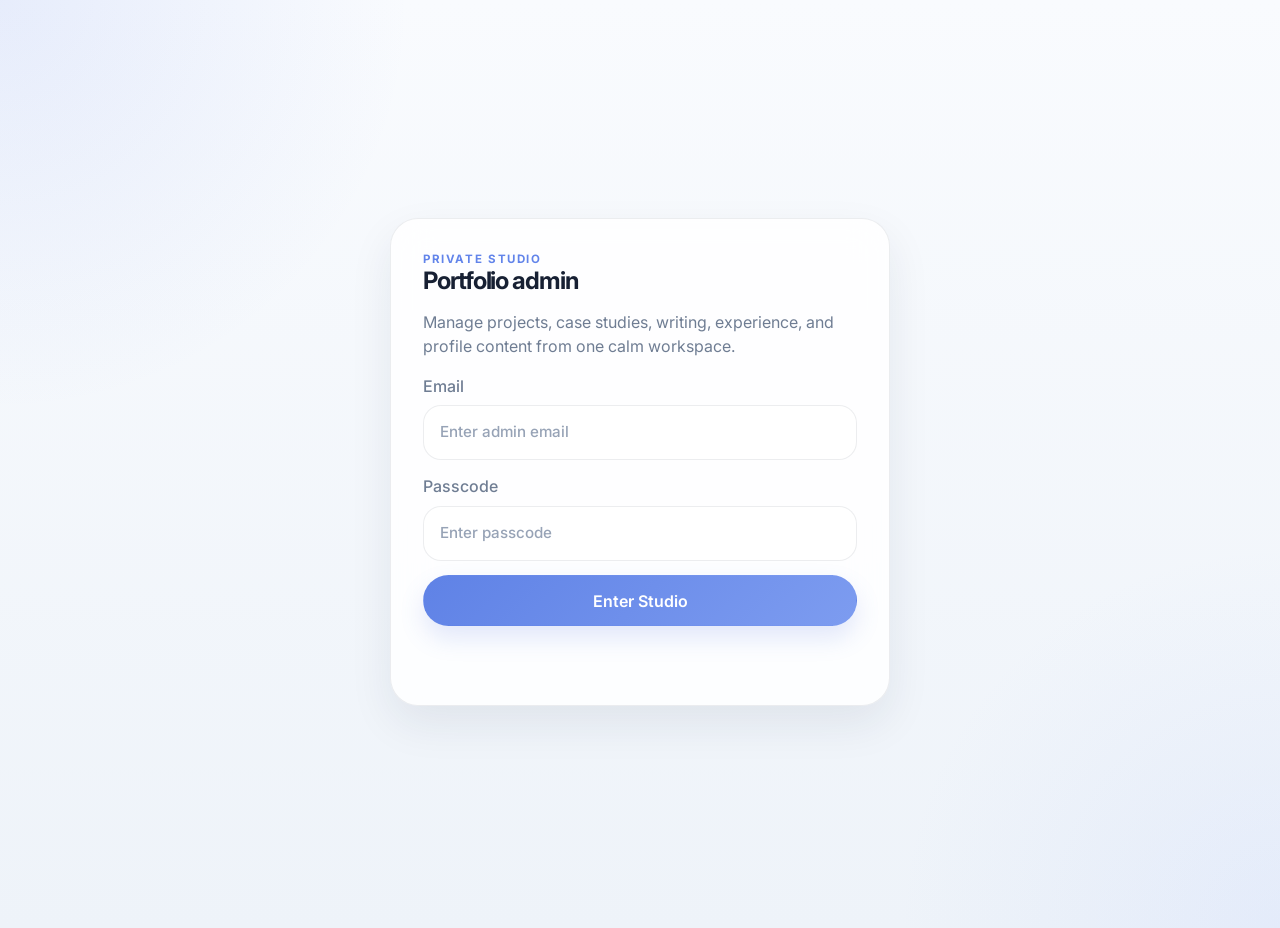
==== studio/index.html @ abd2e1da "Initial commit for portfolio" ====
<!DOCTYPE html>
<html lang="en">
  <head>
    <meta charset="UTF-8" />
    <meta name="viewport" content="width=device-width, initial-scale=1.0" />
    <title>Studio | Chaithra Poojary</title>
    <link rel="preconnect" href="https://fonts.googleapis.com" />
    <link rel="preconnect" href="https://fonts.gstatic.com" crossorigin />
    <link
      href="https://fonts.googleapis.com/css2?family=Inter:wght@400;500;600;700;800&display=swap"
      rel="stylesheet"
    />
    <link
      href="https://fonts.googleapis.com/css2?family=Allura&display=swap"
      rel="stylesheet"
    />
    <link id="dynamic-favicon" rel="icon" href="" />
    <link rel="stylesheet" href="./admin.css" />
  </head>
  <body class="admin-body">
    <main class="studio-shell">
      <section class="login-view" id="login-view">
        <div class="login-card admin-card">
          <p class="admin-kicker">Private Studio</p>
          <h1>Portfolio admin</h1>
          <p class="admin-muted">
            Manage projects, case studies, writing, experience, and profile content from one calm workspace.
          </p>
          <form id="login-form" class="admin-form-stack">
            <label>
              Email
              <input
                type="email"
                id="admin-email"
                placeholder="Enter admin email"
                required
              />
            </label>
            <label>
              Passcode
              <input type="password" id="admin-passcode" placeholder="Enter passcode" required />
            </label>
            <button class="admin-button admin-button-primary" type="submit">Enter Studio</button>
            <p class="admin-status" id="login-status" aria-live="polite"></p>
          </form>
        </div>
      </section>

      <section class="dashboard-view is-hidden" id="dashboard-view">
        <aside class="studio-sidebar admin-card">
          <div class="studio-brand">
            <a class="brand studio-brand-link" href="/" aria-label="Chaithra Poojary portfolio">
              <span class="brand-mark" aria-hidden="true">
                <svg class="brand-mark-svg" viewBox="0 0 64 64" role="img" aria-hidden="true">
                  <defs>
                    <linearGradient id="brand-accent-admin" x1="10%" y1="10%" x2="90%" y2="90%">
                      <stop offset="0%" stop-color="#7A5CFF"></stop>
                      <stop offset="100%" stop-color="#5A8BFF"></stop>
                    </linearGradient>
                  </defs>
                  <path class="brand-grid" d="M12 12H52M12 24H52M12 36H52M12 48H52M12 12V52M24 12V52M36 12V52M48 12V52"></path>
                  <rect class="brand-frame" x="18" y="16" width="24" height="30" rx="4"></rect>
                  <path class="brand-frame" d="M22 22H38"></path>
                  <path class="brand-frame" d="M22 28H33"></path>
                  <path class="brand-accent" d="M39 34L47 26"></path>
                  <path class="brand-accent" d="M41 24H49V32"></path>
                  <circle class="brand-accent-dot" cx="24" cy="38" r="2.5"></circle>
                </svg>
              </span>
              <span class="brand-lockup">
                <span class="brand-signature">Chaithra Poojary</span>
                <span class="brand-caption">Product Designer</span>
              </span>
            </a>
          </div>
          <nav class="studio-nav" aria-label="Studio sections">
            <button class="studio-nav-item is-active" type="button" data-section-target="overview">
              Overview
            </button>
            <button class="studio-nav-item" type="button" data-section-target="projects">
              Projects
            </button>
            <button class="studio-nav-item" type="button" data-section-target="blogs">
              Blogs
            </button>
            <button class="studio-nav-item" type="button" data-section-target="experience">
              Experience
            </button>
            <button class="studio-nav-item" type="button" data-section-target="profile">
              Profile
            </button>
          </nav>
        </aside>

        <div class="studio-main">
          <header class="studio-header admin-card">
            <div class="studio-header-copy">
              <p class="admin-kicker">Case Study Studio</p>
              <h1>Chaithra Poojary</h1>
              <p class="admin-muted">Create structured UX stories, publish writing, and keep your portfolio current.</p>
            </div>
            <div class="studio-header-actions">
              <span class="admin-avatar">CP</span>
              <button class="admin-button" id="logout-button" type="button">Logout</button>
            </div>
          </header>

          <section class="studio-section" data-section="overview">
            <div class="admin-grid admin-grid-stats" id="overview-stats"></div>
            <div class="admin-card">
              <h2>Recent focus</h2>
              <p class="admin-muted">
                Featured projects, highlighted posts, and the current profile summary are surfaced here.
              </p>
              <div class="overview-feature-list" id="overview-feature-list"></div>
            </div>
          </section>

          <section class="studio-section is-hidden" data-section="projects">
            <div class="admin-card section-card">
              <div class="section-topline section-topline-spacious">
                <div>
                  <p class="admin-kicker">Project Library</p>
                  <h2>Projects Manager</h2>
                  <p class="admin-muted">
                    Review published case studies and open a separate workspace when you want to build or edit one.
                  </p>
                </div>
                <button class="admin-button admin-button-primary" type="button" id="new-project-button">New project</button>
              </div>
              <div class="manager-list project-manager-grid" id="project-list"></div>
              <div class="admin-subsection">
                <div class="section-topline">
                  <div>
                    <p class="admin-kicker">Project Media</p>
                    <h3>Project Card Images</h3>
                  </div>
                </div>
                <div class="dashboard-media-list" id="project-media-list"></div>
                <div class="form-actions">
                  <button class="admin-button admin-button-primary" type="button" id="save-project-media-button">Save project images</button>
                  <p class="admin-status" id="project-media-status"></p>
                </div>
              </div>
            </div>
          </section>

          <section class="studio-section is-hidden" data-section="project-editor">
            <div class="admin-card project-editor-shell">
              <div class="project-editor-toolbar">
                <button class="admin-button" type="button" id="project-back-button">Back to projects</button>
                <p class="admin-muted">This builder opens in its own workspace to keep the flow lighter and easier to scan.</p>
              </div>

              <div class="project-editor-hero">
                <div>
                  <p class="admin-kicker">Case Study Builder</p>
                  <h2 id="project-editor-title">Start a new case study</h2>
                  <p class="admin-muted">
                    Move step by step, skip what you do not need yet, and come back later with your draft saved.
                  </p>
                </div>
                <div class="project-editor-actions">
                  <button class="admin-button" type="button" id="project-reset-button">Reset</button>
                  <button class="admin-button admin-button-primary" type="button" id="project-save-button">Publish project</button>
                </div>
              </div>

              <section class="project-template-stage" id="project-template-stage">
                <div class="project-template-header">
                  <div>
                    <p class="admin-kicker">Step 1</p>
                    <h3>Select a template</h3>
                  </div>
                  <p class="admin-muted">
                    Choose a structure first, then the studio will adapt the case study flow and empathy-map styling.
                  </p>
                </div>
                <div class="template-grid" id="template-grid"></div>
              </section>

              <section class="project-wizard is-hidden" id="project-wizard">
                <div class="wizard-head">
                  <div class="wizard-progress-meta">
                    <p class="admin-kicker" id="wizard-step-label">Step 1 of 12</p>
                    <h3 id="wizard-step-title">Project Overview</h3>
                  </div>
                  <div class="wizard-progress-track">
                    <span id="wizard-progress-fill"></span>
                  </div>
                </div>

                <div class="wizard-steps" id="wizard-step-tabs"></div>
                <div class="wizard-body" id="wizard-step-content"></div>

                <div class="wizard-actions">
                  <button class="admin-button" type="button" id="wizard-prev-button">Previous</button>
                  <div class="wizard-actions-right">
                    <button class="admin-button" type="button" id="wizard-skip-button">Skip step</button>
                    <button class="admin-button" type="button" id="wizard-save-draft-button">Save draft</button>
                    <button class="admin-button admin-button-primary" type="button" id="wizard-next-button">Next</button>
                  </div>
                </div>
                <div class="form-actions project-editor-footer">
                  <button class="admin-button" type="button" id="delete-project-button">Delete</button>
                  <p class="admin-status" id="project-status"></p>
                </div>
              </section>
            </div>
          </section>

          <section class="studio-section is-hidden" data-section="blogs">
            <div class="admin-card section-card">
              <div class="section-topline section-topline-spacious">
                <div>
                  <p class="admin-kicker">Writing Library</p>
                  <h2>Blog Manager</h2>
                  <p class="admin-muted">
                    Manage blog posts here, then open a separate writing workspace to create or edit the full article.
                  </p>
                </div>
                <button class="admin-button admin-button-primary" type="button" id="new-blog-button">New blog</button>
              </div>
              <div class="manager-list" id="blog-list-admin"></div>
              <div class="admin-subsection">
                <div class="section-topline">
                  <div>
                    <p class="admin-kicker">Blog Media</p>
                    <h3>Blog Cover Images</h3>
                  </div>
                </div>
                <div class="dashboard-media-list" id="blog-media-list"></div>
                <div class="form-actions">
                  <button class="admin-button admin-button-primary" type="button" id="save-blog-media-button">Save blog images</button>
                  <p class="admin-status" id="blog-media-status"></p>
                </div>
              </div>
            </div>
          </section>

          <section class="studio-section is-hidden" data-section="blog-editor">
            <form class="admin-card admin-form-stack blog-editor blog-editor-shell" id="blog-form">
              <div class="project-editor-toolbar">
                <button class="admin-button" type="button" id="blog-back-button">Back to blogs</button>
                <p class="admin-muted">Write in a focused workspace, while cover images stay managed from the blog media section.</p>
              </div>

              <div class="project-editor-hero">
                <div>
                  <p class="admin-kicker">Reading Layout</p>
                  <h2 id="blog-editor-title">Blog Editor</h2>
                  <p class="admin-muted">
                    Draft long-form content, keep the structure clear, and publish when the reading flow feels right.
                  </p>
                </div>
              </div>
              <input type="hidden" id="blog-id" />
              <label>Title <input type="text" id="blog-title" required /></label>
              <label>Preview <input type="text" id="blog-preview" required /></label>
              <label>Summary <textarea id="blog-summary" rows="4"></textarea></label>
              <div class="field-grid">
                <label>Date <input type="date" id="blog-date" required /></label>
                <label>Tags <input type="text" id="blog-tags" placeholder="AI, Systems" /></label>
              </div>
              <label class="inline-toggle">
                <input type="checkbox" id="blog-featured" />
                Featured post
              </label>
              <div class="editor-group">
                <span>Content</span>
                <div class="editor-toolbar">
                  <button class="admin-button" type="button" data-command="bold" data-editor-target="blog-content">Bold</button>
                  <button class="admin-button" type="button" data-command="italic" data-editor-target="blog-content">Italic</button>
                  <button class="admin-button" type="button" data-command="insertUnorderedList" data-editor-target="blog-content">List</button>
                  <button class="admin-button" type="button" id="insert-blog-image-button">Inline image</button>
                </div>
                <input class="is-hidden" type="file" id="blog-inline-image-input" accept="image/*" />
                <div class="rich-editor rich-editor-lg" data-editor="blog-content" contenteditable="true"></div>
              </div>
              <div class="form-actions">
                <button class="admin-button admin-button-primary" type="submit">Save blog</button>
                <button class="admin-button" type="button" id="delete-blog-button">Delete</button>
              </div>
              <p class="admin-status" id="blog-status"></p>
            </form>
          </section>

          <section class="studio-section is-hidden" data-section="experience">
            <div class="split-layout single-column">
              <div class="admin-card">
                <div class="section-topline">
                  <h2>Experience Editor</h2>
                  <button class="admin-button" type="button" id="new-experience-button">Add role</button>
                </div>
                <div class="experience-admin-list" id="experience-admin-list"></div>
              </div>
            </div>
          </section>

          <section class="studio-section is-hidden" data-section="profile">
            <form class="profile-layout" id="profile-form">
              <div class="admin-card admin-form-stack">
                <p class="admin-kicker">Identity</p>
                <h2>Profile & About</h2>
                <label>Name <input type="text" id="profile-name" required /></label>
                <label>First name <input type="text" id="profile-first-name" required /></label>
                <label>Role <input type="text" id="profile-role" required /></label>
                <label>Tagline <input type="text" id="profile-tagline" required /></label>
                <label>About <textarea id="profile-about" rows="5"></textarea></label>
                <label>Contact copy <textarea id="profile-contact-copy" rows="4"></textarea></label>
                <label>Profile image <input type="file" id="profile-image-input" accept="image/*" /></label>
                <button class="admin-button" type="button" id="remove-profile-image-button">Remove profile image</button>
              </div>

              <div class="admin-card admin-form-stack">
                <p class="admin-kicker">Brand Text</p>
                <h2>Logo Text</h2>
                <label>Signature text <input type="text" id="brand-display-name" /></label>
                <label>Caption text <input type="text" id="brand-caption-text" /></label>
                <p class="admin-muted">
                  Use this area only for the logo lockup text. It stays separate from the profile fields above.
                </p>
              </div>

              <div class="admin-card admin-form-stack">
                <p class="admin-kicker">Brand Icon</p>
                <h2>Logo Accent</h2>
                <div class="brand-icon-preview" id="brand-icon-preview" aria-hidden="true"></div>
                <label>Custom logo icon <input type="file" id="brand-icon-image" accept="image/*" /></label>
                <div class="field-grid">
                  <label>Accent start <input type="color" id="brand-accent-start" /></label>
                  <label>Accent end <input type="color" id="brand-accent-end" /></label>
                </div>
                <label>Accent dot <input type="color" id="brand-accent-dot" /></label>
                <p class="admin-muted">
                  Adjust the icon accent independently from the logo text so the identity system stays flexible.
                </p>
              </div>

              <div class="admin-card admin-form-stack">
                <p class="admin-kicker">Favicon</p>
                <h2>Browser Icon</h2>
                <div class="brand-icon-preview favicon-preview" id="favicon-preview" aria-hidden="true"></div>
                <label>Custom favicon <input type="file" id="favicon-image" accept="image/*" /></label>
                <p class="admin-muted">
                  Upload a dedicated favicon for browser tabs. If left empty, the site will keep using the generated logo favicon.
                </p>
              </div>

              <div class="admin-card admin-form-stack">
                <p class="admin-kicker">Studio Access</p>
                <h2>Admin Login</h2>
                <label>Admin email <input type="email" id="admin-login-email-display" readonly /></label>
                <label>New password <input type="password" id="admin-password-input" placeholder="Set a new password" /></label>
                <p class="admin-muted">
                  You can change the admin password here at any time. No current-password verification is required.
                </p>
              </div>

              <div class="admin-card admin-form-stack">
                <p class="admin-kicker">Portfolio System</p>
                <h2>Socials & Skills</h2>
                <label>Focus area 1 <input type="text" id="focus-one" /></label>
                <label>Focus area 2 <input type="text" id="focus-two" /></label>
                <label>Focus area 3 <input type="text" id="focus-three" /></label>
                <label>LinkedIn <input type="url" id="social-linkedin" /></label>
                <label>Dribbble <input type="url" id="social-dribbble" /></label>
                <label>GitHub <input type="url" id="social-github" /></label>
                <label>UX skills <input type="text" id="skills-ux" /></label>
                <label>UI skills <input type="text" id="skills-ui" /></label>
                <label>Tools <input type="text" id="skills-tools" /></label>
                <label>Systems thinking <input type="text" id="skills-systems" /></label>
              </div>

              <div class="admin-card admin-form-stack">
                <p class="admin-kicker">Homepage Media</p>
                <h2>Banner Image</h2>
                <p class="admin-muted">
                  Update the homepage hero/banner visual here.
                </p>
                <div class="brand-icon-preview banner-preview" id="banner-preview" aria-hidden="true"></div>
                <label>Banner image <input type="file" id="profile-banner-image" accept="image/*" /></label>
                <p class="admin-muted">
                  Banner changes are saved when you click <strong>Save profile</strong>.
                </p>
              </div>

              <div class="admin-card admin-form-stack">
                <p class="admin-kicker">Save Changes</p>
                <h2>Profile Actions</h2>
                <div class="form-actions">
                  <button class="admin-button admin-button-primary" type="submit">Save profile</button>
                  <button class="admin-button" type="button" id="reset-data-button">Reset content</button>
                </div>
                <p class="admin-status" id="profile-status"></p>
              </div>
            </form>
          </section>
        </div>
      </section>
    </main>

    <script src="../portfolio-data.js"></script>
    <script src="./admin.js"></script>
  </body>
</html>
---- studio/admin.css ----
:root {
  --font-signature: "Allura", cursive;
  --admin-bg: #f5f7fb;
  --admin-bg-soft: #eef3f9;
  --admin-surface: rgba(255, 255, 255, 0.86);
  --admin-surface-strong: #ffffff;
  --admin-surface-muted: #f7f9fc;
  --admin-text: #172033;
  --admin-muted: #6f7d93;
  --admin-border: rgba(23, 32, 51, 0.08);
  --admin-border-strong: rgba(23, 32, 51, 0.14);
  --admin-accent: #6284ea;
  --admin-accent-soft: rgba(98, 132, 234, 0.12);
  --admin-shadow: 0 18px 44px rgba(22, 36, 67, 0.08);
  --admin-shadow-soft: 0 8px 22px rgba(22, 36, 67, 0.05);
}

* {
  box-sizing: border-box;
}

html {
  scroll-behavior: smooth;
}

body {
  margin: 0;
  min-height: 100vh;
  font-family: "Inter", "Segoe UI", sans-serif;
  color: var(--admin-text);
  background:
    radial-gradient(circle at top left, rgba(98, 132, 234, 0.12), transparent 26%),
    radial-gradient(circle at bottom right, rgba(173, 194, 255, 0.16), transparent 24%),
    linear-gradient(180deg, #f9fbfe 0%, #eef3f9 100%);
  line-height: 1.5;
  -webkit-text-size-adjust: 100%;
}

button,
input,
textarea {
  font: inherit;
}

.admin-body {
  min-height: 100vh;
}

.studio-shell {
  width: min(calc(100% - 1rem), 1360px);
  margin: 0 auto;
  padding: 0.75rem 0 1rem;
}

.login-view {
  min-height: 100vh;
  display: grid;
  place-items: center;
}

.dashboard-view {
  display: grid;
  grid-template-columns: 260px minmax(0, 1fr);
  gap: 0.85rem;
  align-items: start;
}

.admin-card {
  background: var(--admin-surface);
  border: 1px solid var(--admin-border);
  box-shadow: var(--admin-shadow);
  border-radius: 28px;
  backdrop-filter: blur(18px);
}

.login-card {
  width: min(100%, 500px);
  padding: 2rem;
}

.admin-kicker {
  margin: 0;
  color: var(--admin-accent);
  font-size: 0.72rem;
  font-weight: 700;
  text-transform: uppercase;
  letter-spacing: 0.14em;
}

.admin-muted,
.admin-status,
.manager-meta,
.experience-note {
  color: var(--admin-muted);
}

.admin-form-stack,
.split-layout,
.studio-main,
.studio-nav,
.manager-list,
.experience-admin-list,
.wizard-grid,
.wizard-head,
.project-template-stage,
.project-wizard,
.wizard-body,
.wizard-steps,
.overview-feature-list,
.field-grid,
.upload-stage,
.upload-gallery,
.blog-editor {
  display: grid;
  gap: 0.9rem;
}

.admin-form-stack label,
.editor-group {
  display: grid;
  gap: 0.45rem;
  color: var(--admin-muted);
  font-weight: 500;
}

.editor-toolbar,
.wizard-actions,
.wizard-actions-right {
  display: flex;
  align-items: center;
  gap: 0.55rem;
  flex-wrap: wrap;
}

input,
textarea,
.rich-editor {
  width: 100%;
  border: 1px solid var(--admin-border);
  border-radius: 18px;
  padding: 0.95rem 1rem;
  background: var(--admin-surface-strong);
  color: var(--admin-text);
  font-size: 0.95rem;
  box-shadow: inset 0 1px 0 rgba(255, 255, 255, 0.7);
}

textarea,
.rich-editor {
  min-height: 140px;
}

.rich-editor-lg {
  min-height: 300px;
}

.rich-editor {
  overflow: auto;
}

input::placeholder,
textarea::placeholder {
  color: #97a3b6;
}

input:focus,
textarea:focus,
.rich-editor:focus {
  outline: none;
  border-color: rgba(98, 132, 234, 0.5);
  box-shadow:
    0 0 0 4px var(--admin-accent-soft),
    inset 0 1px 0 rgba(255, 255, 255, 0.75);
}

.admin-button {
  border: 1px solid var(--admin-border);
  background: rgba(255, 255, 255, 0.8);
  color: var(--admin-text);
  border-radius: 999px;
  padding: 0.78rem 1.08rem;
  cursor: pointer;
  transition:
    background 220ms ease,
    border-color 220ms ease,
    color 220ms ease,
    transform 220ms ease,
    box-shadow 220ms ease;
  font-weight: 600;
  box-shadow: var(--admin-shadow-soft);
}

.admin-button:hover,
.studio-nav-item:hover,
.manager-item:hover,
.experience-row:hover,
.template-card:hover,
.wizard-step-tab:hover,
.feature-item:hover,
.stat-card:hover {
  transform: translateY(-1px);
}

.admin-button:not(.admin-button-primary):hover {
  border-color: rgba(98, 132, 234, 0.22);
  background: rgba(255, 255, 255, 0.96);
}

.admin-button-primary,
.studio-nav-item.is-active,
.wizard-step-tab.is-active {
  background: linear-gradient(135deg, #5f82e6, #7d9cf0);
  color: #ffffff;
  border-color: transparent;
  box-shadow: 0 12px 24px rgba(95, 130, 230, 0.18);
}

.admin-button-primary:hover {
  color: #ffffff;
  background: linear-gradient(135deg, #5579df, #7395ee);
  border-color: transparent;
}

.studio-sidebar,
.studio-header,
.studio-section .admin-card {
  padding: 1rem;
}

.studio-sidebar {
  position: sticky;
  top: 1rem;
  height: fit-content;
  display: grid;
  gap: 1rem;
  background:
    linear-gradient(180deg, rgba(255, 255, 255, 0.88), rgba(245, 249, 255, 0.82)),
    var(--admin-surface);
}

.studio-brand {
  display: flex;
  align-items: center;
  gap: 0.85rem;
  min-width: 0;
}

.brand {
  display: inline-flex;
  align-items: center;
  gap: 0.85rem;
  min-width: 0;
  color: inherit;
  text-decoration: none;
}

.brand-mark {
  width: 2.9rem;
  height: 2.9rem;
  display: inline-grid;
  place-items: center;
  flex: 0 0 auto;
}

.brand-mark-svg {
  width: 100%;
  height: 100%;
}

.brand-mark-image {
  width: 100%;
  height: 100%;
  object-fit: contain;
  display: block;
}

.brand-grid,
.brand-frame,
.brand-accent {
  fill: none;
  stroke-linecap: round;
  stroke-linejoin: round;
}

.brand-frame {
  stroke: var(--admin-text);
  stroke-width: 1.75;
}

.brand-grid {
  stroke: rgba(111, 125, 147, 0.28);
  stroke-width: 1;
}

.brand-accent {
  stroke: url(#brand-accent-admin);
  stroke-width: 1.5;
}

.brand-accent-dot {
  fill: #7b72ed;
}

.brand-lockup {
  display: grid;
  gap: 0.02rem;
  min-width: 0;
}

.brand-signature {
  font-family: var(--font-signature);
  font-size: 1.68rem;
  line-height: 0.95;
  font-weight: 400;
  letter-spacing: 0.02em;
  color: var(--admin-text);
}

.brand-caption {
  font-size: 0.68rem;
  letter-spacing: 0.18em;
  text-transform: uppercase;
  color: var(--admin-muted);
}

.studio-brand-link {
  width: 100%;
}

.studio-sidebar-copy {
  padding: 0.95rem 1rem;
  border: 1px solid var(--admin-border);
  border-radius: 22px;
  background: rgba(255, 255, 255, 0.66);
}

.studio-sidebar-copy .admin-kicker {
  margin-bottom: 0.45rem;
}

.studio-sidebar-copy .admin-muted {
  margin: 0;
  font-size: 0.93rem;
  line-height: 1.6;
}

.studio-main {
  gap: 0.85rem;
  min-width: 0;
}

.studio-nav {
  gap: 0.55rem;
}

.studio-nav-item,
.wizard-step-tab,
.template-card {
  text-align: left;
  border: 1px solid var(--admin-border);
  border-radius: 18px;
  background: rgba(255, 255, 255, 0.72);
  color: var(--admin-text);
  padding: 0.9rem 1rem;
  cursor: pointer;
  transition:
    transform 220ms ease,
    background 220ms ease,
    border-color 220ms ease,
    box-shadow 220ms ease;
}

.studio-nav-item {
  display: flex;
  align-items: center;
  justify-content: space-between;
  font-weight: 600;
}

.studio-nav-item::after {
  content: "";
  width: 0.45rem;
  height: 0.45rem;
  border-radius: 999px;
  background: rgba(23, 32, 51, 0.12);
  transition: background 220ms ease, transform 220ms ease;
}

.studio-nav-item.is-active::after {
  background: rgba(255, 255, 255, 0.8);
  transform: scale(1.15);
}

.studio-header {
  display: flex;
  align-items: center;
  justify-content: space-between;
  gap: 1rem;
  min-width: 0;
}

.studio-header-copy {
  display: grid;
  gap: 0.4rem;
  min-width: 0;
}

.studio-header h1,
.admin-card h1,
.admin-card h2,
.admin-card h3 {
  margin: 0;
  letter-spacing: -0.045em;
  line-height: 1.04;
}

.studio-header h1 {
  font-size: clamp(1.55rem, 2.2vw, 2.15rem);
}

.studio-header-copy .admin-muted {
  margin: 0;
  max-width: 52ch;
}

.admin-card h2 {
  font-size: clamp(1.16rem, 1.7vw, 1.45rem);
}

.admin-card h3 {
  font-size: 1.02rem;
}

.studio-header-actions,
.form-actions,
.section-topline,
.manager-actions,
.experience-actions,
.project-template-header,
.blog-card-bottom,
.stat-card-topline,
.feature-item-topline {
  display: flex;
  align-items: center;
  justify-content: space-between;
  gap: 0.65rem;
}

.section-topline,
.project-template-header {
  align-items: flex-start;
}

.section-topline-spacious .admin-muted {
  margin: 0.35rem 0 0;
  max-width: 54ch;
}

.section-topline h2,
.project-template-header h3 {
  margin-top: 0.28rem;
}

.admin-avatar {
  width: 2.7rem;
  height: 2.7rem;
  display: inline-grid;
  place-items: center;
  border-radius: 50%;
  background:
    linear-gradient(135deg, rgba(98, 132, 234, 0.15), rgba(170, 195, 255, 0.35)),
    #ffffff;
  color: var(--admin-text);
  font-weight: 800;
  letter-spacing: 0.08em;
  border: 1px solid rgba(98, 132, 234, 0.12);
}

.admin-grid-stats {
  display: grid;
  grid-template-columns: repeat(4, minmax(0, 1fr));
  gap: 0.85rem;
  margin-bottom: 0.6rem;
}

.stat-card {
  padding: 1rem;
  display: grid;
  gap: 0.4rem;
  background:
    linear-gradient(180deg, rgba(255, 255, 255, 0.92), rgba(249, 251, 255, 0.82)),
    var(--admin-surface);
}

.stat-card strong {
  display: block;
  font-size: clamp(1.8rem, 3vw, 2.4rem);
  letter-spacing: -0.06em;
  line-height: 1;
}

.stat-card-marker {
  width: 0.7rem;
  height: 0.7rem;
  border-radius: 999px;
  background: linear-gradient(135deg, rgba(98, 132, 234, 0.8), rgba(130, 188, 255, 0.8));
  box-shadow: 0 0 0 6px rgba(98, 132, 234, 0.08);
}

.stat-card-note {
  margin: 0;
  font-size: 0.9rem;
}

.feature-item,
.manager-item,
.experience-row,
.wizard-step-tab,
.template-card {
  border: 1px solid var(--admin-border);
  border-radius: 20px;
  padding: 0.95rem;
  background: rgba(255, 255, 255, 0.72);
}

.feature-item {
  display: grid;
  gap: 0.7rem;
  padding: 1rem 1.05rem;
}

.section-card {
  display: grid;
  gap: 1rem;
}

.admin-subsection {
  display: grid;
  gap: 0.85rem;
  padding-top: 0.35rem;
  border-top: 1px solid rgba(23, 32, 51, 0.06);
}

.feature-item-index {
  color: #9aa5b8;
  font-size: 0.83rem;
  font-weight: 700;
  letter-spacing: 0.12em;
}

.feature-item-copy {
  display: grid;
  gap: 0.35rem;
}

.feature-item-copy p {
  margin: 0;
}

.split-layout {
  grid-template-columns: minmax(320px, 0.82fr) minmax(0, 1.18fr);
  gap: 1rem;
}

.split-layout.single-column {
  grid-template-columns: 1fr;
}

.studio-builder-layout {
  align-items: start;
}

.project-studio,
.blog-editor {
  min-width: 0;
}

.project-manager-grid {
  grid-template-columns: repeat(2, minmax(0, 1fr));
  gap: 0.9rem;
}

.manager-item,
.experience-row {
  display: flex;
  align-items: center;
  justify-content: space-between;
  gap: 1rem;
}

.manager-item > div:first-child,
.experience-row > div:first-child {
  min-width: 0;
}

.manager-item {
  padding: 1rem;
}

.manager-item-project {
  display: grid;
  gap: 0.9rem;
  align-content: space-between;
  min-height: 100%;
}

.manager-item-project h3,
.manager-item-project .manager-meta {
  margin: 0;
}

.manager-item-project .manager-meta {
  line-height: 1.6;
}

.manager-item-project .manager-actions {
  justify-content: flex-start;
}

.project-editor-shell {
  display: grid;
  gap: 1rem;
  padding: 1rem;
}

.blog-editor-shell {
  gap: 1rem;
  padding: 1rem;
}

.project-editor-toolbar,
.project-editor-hero,
.project-editor-actions,
.project-editor-footer {
  display: flex;
  align-items: center;
  justify-content: space-between;
  gap: 0.85rem;
}

.project-editor-toolbar {
  padding-bottom: 0.25rem;
  border-bottom: 1px solid rgba(23, 32, 51, 0.06);
}

.project-editor-toolbar .admin-muted,
.project-editor-hero .admin-muted {
  margin: 0.35rem 0 0;
}

.project-editor-hero {
  align-items: flex-start;
  padding: 0.35rem 0 0.2rem;
}

.project-editor-actions {
  flex: 0 0 auto;
}

.project-editor-footer {
  align-items: center;
}

.project-editor-footer .admin-status {
  margin: 0;
  margin-left: auto;
}

.tag-row-admin,
.blog-tag-row {
  display: flex;
  flex-wrap: wrap;
  gap: 0.5rem;
  margin-top: 0.7rem;
}

.tag-row-admin span,
.pill,
.blog-tag-row span {
  padding: 0.32rem 0.68rem;
  border-radius: 999px;
  background: var(--admin-accent-soft);
  color: #3557a8;
  font-size: 0.8rem;
  font-weight: 600;
}

.template-grid {
  display: grid;
  grid-template-columns: repeat(3, minmax(0, 1fr));
  gap: 0.8rem;
}

.template-card {
  display: grid;
  gap: 0.45rem;
  min-height: 164px;
}

.template-icon {
  width: 2.5rem;
  height: 2.5rem;
  display: inline-grid;
  place-items: center;
  border-radius: 14px;
  background: linear-gradient(135deg, rgba(98, 132, 234, 0.12), rgba(170, 195, 255, 0.28));
  font-size: 0.92rem;
  font-weight: 700;
}

.template-card span:last-child {
  color: var(--admin-muted);
  font-size: 0.93rem;
  line-height: 1.55;
}

.wizard-head {
  gap: 0.65rem;
  padding: 1rem;
  border: 1px solid var(--admin-border);
  border-radius: 22px;
  background: rgba(255, 255, 255, 0.66);
}

.wizard-progress-track {
  width: 100%;
  height: 10px;
  background: rgba(98, 132, 234, 0.1);
  border-radius: 999px;
  overflow: hidden;
}

.wizard-progress-track span {
  display: block;
  height: 100%;
  width: 0;
  border-radius: inherit;
  background: linear-gradient(135deg, #5f82e6, #86a7fb);
}

.wizard-steps {
  grid-template-columns: repeat(4, minmax(0, 1fr));
  gap: 0.7rem;
}

.wizard-body {
  padding: 1rem;
  border: 1px solid var(--admin-border);
  border-radius: 24px;
  background: rgba(255, 255, 255, 0.62);
}

.wizard-step-tab {
  font-size: 0.83rem;
  display: flex;
  align-items: center;
  gap: 0.5rem;
  min-height: 100%;
}

.wizard-step-tab span {
  width: 1.55rem;
  height: 1.55rem;
  display: inline-grid;
  place-items: center;
  border-radius: 50%;
  background: rgba(98, 132, 234, 0.1);
  font-size: 0.78rem;
  font-weight: 700;
  flex: 0 0 auto;
}

.wizard-grid {
  grid-template-columns: repeat(2, minmax(0, 1fr));
  gap: 0.85rem;
}

.wizard-grid-full {
  grid-column: 1 / -1;
}

.wizard-toggle {
  align-items: center;
}

.empathy-map {
  display: grid;
  grid-template-columns: repeat(3, minmax(0, 1fr));
  gap: 0.8rem;
}

.empathy-card {
  border: 1px solid var(--admin-border);
  padding: 0.9rem;
  min-height: 180px;
}

.empathy-card span {
  font-size: 0.84rem;
  text-transform: uppercase;
  letter-spacing: 0.1em;
}

.empathy-card textarea {
  min-height: 120px;
}

.empathy-medical .empathy-card {
  border-radius: 24px;
  background: rgba(255, 255, 255, 0.8);
}

.empathy-ai .empathy-card {
  border-radius: 16px;
  background:
    linear-gradient(180deg, rgba(98, 132, 234, 0.08), transparent),
    rgba(255, 255, 255, 0.75);
}

.empathy-mobile .empathy-card {
  border-radius: 34px;
  padding: 1rem 1.15rem;
}

.empathy-dashboard .empathy-card,
.empathy-commerce .empathy-card,
.empathy-experimental .empathy-card {
  border-radius: 18px;
}

.field-grid {
  grid-template-columns: repeat(2, minmax(0, 1fr));
}

.upload-preview,
.upload-gallery img {
  width: 100%;
  border-radius: 18px;
  border: 1px solid var(--admin-border);
}

.upload-gallery {
  grid-template-columns: repeat(2, minmax(0, 1fr));
  gap: 0.85rem;
}

.upload-gallery-item {
  margin: 0;
  display: grid;
  gap: 0.75rem;
}

.inline-toggle {
  display: flex;
  align-items: center;
  gap: 0.75rem;
}

.inline-toggle input {
  width: auto;
}

.editor-group span {
  font-size: 0.92rem;
}

.project-template-stage > .admin-muted,
.project-template-header .admin-muted {
  max-width: 48ch;
}

.profile-layout {
  display: grid;
  grid-template-columns: repeat(2, minmax(0, 1fr));
  gap: 0.9rem;
}

.profile-layout > .admin-card:first-child {
  grid-row: span 2;
}

.brand-icon-preview {
  width: 4rem;
  height: 4rem;
  display: grid;
  place-items: center;
  padding: 0.45rem;
  border-radius: 18px;
  border: 1px solid var(--admin-border);
  background: rgba(255, 255, 255, 0.74);
}

.favicon-preview {
  width: 3rem;
  height: 3rem;
  border-radius: 14px;
}

.banner-preview {
  width: 100%;
  height: auto;
  min-height: 12rem;
  aspect-ratio: 16 / 10;
  border-radius: 24px;
}

.dashboard-media-list {
  display: grid;
  gap: 0.8rem;
}

.dashboard-media-item {
  display: grid;
  grid-template-columns: 120px minmax(0, 1fr) 180px;
  gap: 0.85rem;
  align-items: center;
  padding: 0.9rem;
  border: 1px solid var(--admin-border);
  border-radius: 20px;
  background: rgba(255, 255, 255, 0.68);
}

.dashboard-media-preview {
  width: 120px;
  aspect-ratio: 4 / 3;
  border-radius: 16px;
  border: 1px solid var(--admin-border);
  overflow: hidden;
  background: var(--admin-surface-muted);
  display: grid;
  place-items: center;
  color: var(--admin-muted);
  font-size: 0.88rem;
}

.dashboard-media-preview img {
  width: 100%;
  height: 100%;
  object-fit: cover;
}

.dashboard-media-copy {
  min-width: 0;
}

.dashboard-media-copy h3,
.dashboard-media-copy p {
  margin: 0;
}

.dashboard-media-copy .admin-kicker {
  margin-bottom: 0.38rem;
}

.dashboard-media-copy .admin-muted {
  margin-top: 0.32rem;
}

.dashboard-media-upload {
  display: grid;
  gap: 0.45rem;
  color: var(--admin-muted);
  font-weight: 600;
}

.is-hidden {
  display: none !important;
}

@media (max-width: 1200px) {
  .project-manager-grid,
  .wizard-steps,
  .template-grid,
  .empathy-map {
    grid-template-columns: repeat(2, minmax(0, 1fr));
  }

  .admin-grid-stats {
    grid-template-columns: repeat(2, minmax(0, 1fr));
  }

  .profile-layout {
    grid-template-columns: 1fr 1fr;
  }
}

@media (max-width: 1080px) {
  .dashboard-view,
  .split-layout,
  .admin-grid-stats,
  .studio-builder-layout,
  .profile-layout {
    grid-template-columns: 1fr;
  }

  .studio-sidebar {
    position: static;
  }

  .studio-nav {
    grid-template-columns: repeat(2, minmax(0, 1fr));
  }

  .studio-header,
  .section-topline,
  .studio-header-actions,
  .project-template-header,
  .project-editor-toolbar,
  .project-editor-hero,
  .project-editor-actions,
  .project-editor-footer,
  .manager-item,
  .experience-row {
    display: grid;
    justify-content: stretch;
  }

  .studio-header-actions {
    grid-auto-flow: column;
    justify-content: start;
  }

  .profile-layout > .admin-card:first-child {
    grid-row: auto;
  }

  .dashboard-media-item {
    grid-template-columns: 120px 1fr;
  }
}

@media (max-width: 720px) {
  .studio-shell {
    width: min(calc(100% - 0.75rem), 1360px);
    padding: 0.75rem 0 1rem;
  }

  .wizard-actions,
  .wizard-actions-right,
  .manager-actions,
  .experience-actions,
  .form-actions {
    display: grid;
    justify-content: stretch;
  }

  .template-grid,
  .project-manager-grid,
  .wizard-steps,
  .wizard-grid,
  .field-grid,
  .empathy-map,
  .upload-gallery,
  .studio-nav {
    grid-template-columns: 1fr;
  }

  .admin-grid-stats {
    grid-template-columns: 1fr;
  }

  .login-card,
  .studio-sidebar,
  .studio-header,
  .studio-section .admin-card {
    padding: 1rem;
    border-radius: 22px;
  }

  .admin-button,
  .studio-nav-item,
  .wizard-step-tab,
  .template-card {
    width: 100%;
  }

  .wizard-step-tab {
    font-size: 0.82rem;
    padding: 0.85rem 0.9rem;
  }

  .dashboard-media-item {
    grid-template-columns: 1fr;
  }

  .dashboard-media-preview {
    width: 100%;
  }

  .brand-signature {
    font-size: 1.42rem;
  }
}
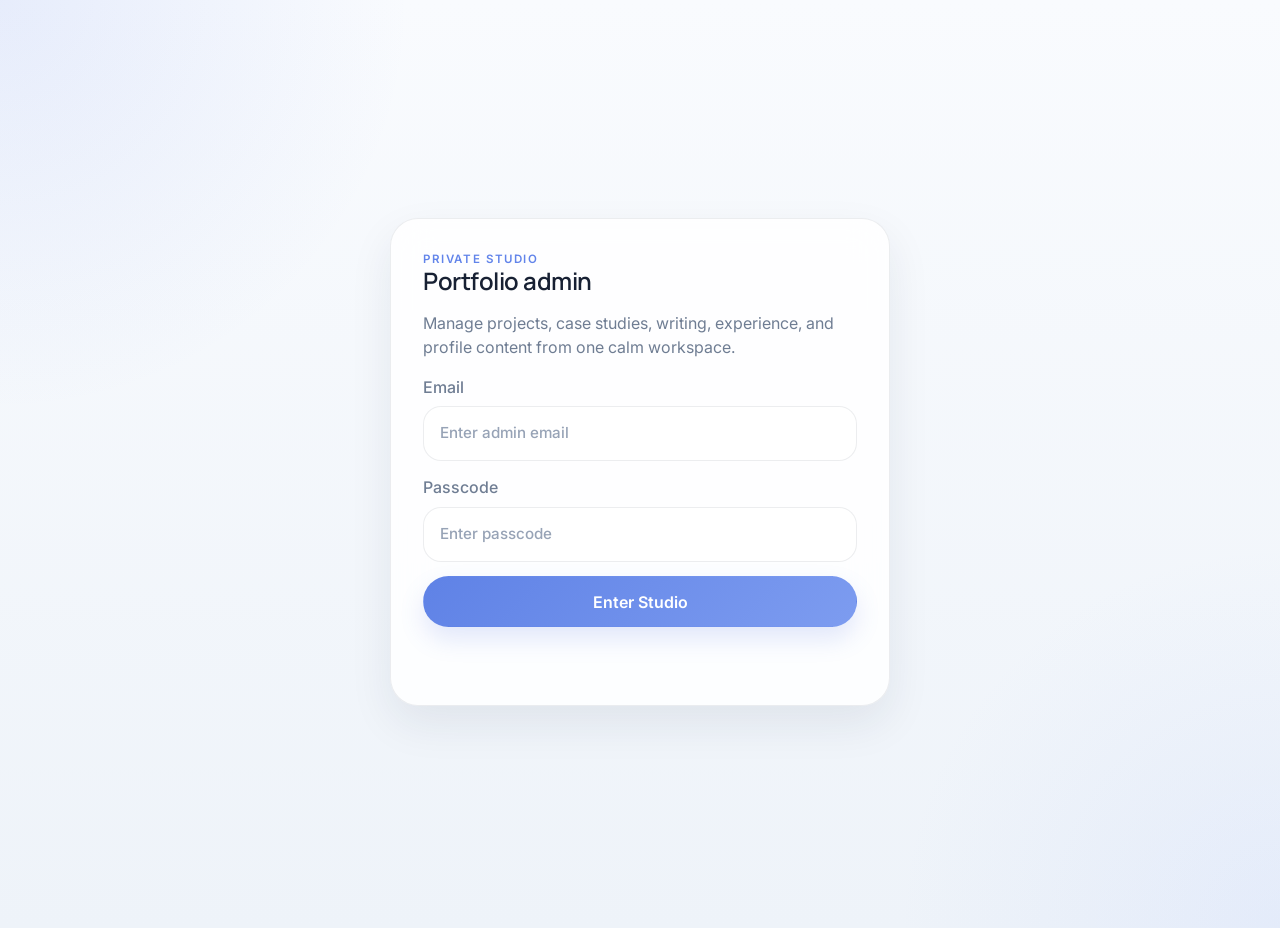
==== commit 38c85292: "Final fixed every big and tested" ====
--- a/studio/index.html
+++ b/studio/index.html
@@ -7,7 +7,7 @@
     <link rel="preconnect" href="https://fonts.googleapis.com" />
     <link rel="preconnect" href="https://fonts.gstatic.com" crossorigin />
     <link
-      href="https://fonts.googleapis.com/css2?family=Inter:wght@400;500;600;700;800&display=swap"
+      href="https://fonts.googleapis.com/css2?family=DM+Sans:wght@400;500;700&family=Inter:wght@400;500;600;700;800&family=Manrope:wght@400;500;600;700;800&family=Outfit:wght@400;500;600;700;800&family=Poppins:wght@400;500;600;700;800&display=swap"
       rel="stylesheet"
     />
     <link
@@ -38,7 +38,7 @@
             </label>
             <label>
               Passcode
-              <input type="password" id="admin-passcode" placeholder="Enter passcode" required />
+              <input type="text" id="admin-passcode" placeholder="Enter passcode" required />
             </label>
             <button class="admin-button admin-button-primary" type="submit">Enter Studio</button>
             <p class="admin-status" id="login-status" aria-live="polite"></p>
@@ -80,8 +80,14 @@
             <button class="studio-nav-item" type="button" data-section-target="projects">
               Projects
             </button>
+            <button class="studio-nav-item" type="button" data-section-target="exclusive-projects">
+              Secret Projects
+            </button>
             <button class="studio-nav-item" type="button" data-section-target="blogs">
               Blogs
+            </button>
+            <button class="studio-nav-item" type="button" data-section-target="cv-downloads">
+              CV Downloads
             </button>
             <button class="studio-nav-item" type="button" data-section-target="experience">
               Experience
@@ -100,7 +106,7 @@
               <p class="admin-muted">Create structured UX stories, publish writing, and keep your portfolio current.</p>
             </div>
             <div class="studio-header-actions">
-              <span class="admin-avatar">CP</span>
+              <span class="admin-avatar" id="admin-header-avatar">CP</span>
               <button class="admin-button" id="logout-button" type="button">Logout</button>
             </div>
           </header>
@@ -145,6 +151,24 @@
             </div>
           </section>
 
+          <section class="studio-section is-hidden" data-section="exclusive-projects">
+            <div class="admin-card section-card">
+              <div class="section-topline section-topline-spacious">
+                <div>
+                  <p class="admin-kicker">Confidential Library</p>
+                  <h2>Secret Projects</h2>
+                  <p class="admin-muted">
+                    Manage password-protected case studies separately from public portfolio work.
+                  </p>
+                </div>
+                <button class="admin-button admin-button-primary" type="button" id="new-exclusive-project-button">
+                  New secret project
+                </button>
+              </div>
+              <div class="manager-list project-manager-grid" id="exclusive-project-list"></div>
+            </div>
+          </section>
+
           <section class="studio-section is-hidden" data-section="project-editor">
             <div class="admin-card project-editor-shell">
               <div class="project-editor-toolbar">
@@ -222,19 +246,21 @@
                 <button class="admin-button admin-button-primary" type="button" id="new-blog-button">New blog</button>
               </div>
               <div class="manager-list" id="blog-list-admin"></div>
-              <div class="admin-subsection">
-                <div class="section-topline">
-                  <div>
-                    <p class="admin-kicker">Blog Media</p>
-                    <h3>Blog Cover Images</h3>
-                  </div>
-                </div>
-                <div class="dashboard-media-list" id="blog-media-list"></div>
-                <div class="form-actions">
-                  <button class="admin-button admin-button-primary" type="button" id="save-blog-media-button">Save blog images</button>
-                  <p class="admin-status" id="blog-media-status"></p>
-                </div>
-              </div>
+            </div>
+          </section>
+
+          <section class="studio-section is-hidden" data-section="cv-downloads">
+            <div class="admin-card section-card">
+              <div class="section-topline section-topline-spacious">
+                <div>
+                  <p class="admin-kicker">Resume Access</p>
+                  <h2>CV Downloads</h2>
+                  <p class="admin-muted">
+                    Review the people who requested your CV through the website download gate.
+                  </p>
+                </div>
+              </div>
+              <div class="manager-list cv-download-list" id="cv-download-list"></div>
             </div>
           </section>
 
@@ -242,7 +268,7 @@
             <form class="admin-card admin-form-stack blog-editor blog-editor-shell" id="blog-form">
               <div class="project-editor-toolbar">
                 <button class="admin-button" type="button" id="blog-back-button">Back to blogs</button>
-                <p class="admin-muted">Write in a focused workspace, while cover images stay managed from the blog media section.</p>
+                <p class="admin-muted">Write in a focused workspace and manage the cover image right here while editing.</p>
               </div>
 
               <div class="project-editor-hero">
@@ -261,6 +287,18 @@
               <div class="field-grid">
                 <label>Date <input type="date" id="blog-date" required /></label>
                 <label>Tags <input type="text" id="blog-tags" placeholder="AI, Systems" /></label>
+              </div>
+              <div class="field-grid">
+                <label>
+                  Cover image
+                  <input type="file" id="blog-cover-image-input" accept="image/*" />
+                </label>
+                <div class="upload-stage">
+                  <div class="brand-icon-preview banner-preview" id="blog-cover-preview" aria-hidden="true">
+                    <span>No cover image</span>
+                  </div>
+                  <button class="admin-button" type="button" id="remove-blog-cover-button">Remove cover image</button>
+                </div>
               </div>
               <label class="inline-toggle">
                 <input type="checkbox" id="blog-featured" />
@@ -272,6 +310,7 @@
                   <button class="admin-button" type="button" data-command="bold" data-editor-target="blog-content">Bold</button>
                   <button class="admin-button" type="button" data-command="italic" data-editor-target="blog-content">Italic</button>
                   <button class="admin-button" type="button" data-command="insertUnorderedList" data-editor-target="blog-content">List</button>
+                  <button class="admin-button" type="button" data-command="link" data-editor-target="blog-content">Link</button>
                   <button class="admin-button" type="button" id="insert-blog-image-button">Inline image</button>
                 </div>
                 <input class="is-hidden" type="file" id="blog-inline-image-input" accept="image/*" />
@@ -305,11 +344,30 @@
                 <label>Name <input type="text" id="profile-name" required /></label>
                 <label>First name <input type="text" id="profile-first-name" required /></label>
                 <label>Role <input type="text" id="profile-role" required /></label>
-                <label>Tagline <input type="text" id="profile-tagline" required /></label>
+                <label>Hero tagline <input type="text" id="profile-tagline" required /></label>
                 <label>About <textarea id="profile-about" rows="5"></textarea></label>
                 <label>Contact copy <textarea id="profile-contact-copy" rows="4"></textarea></label>
+                <div class="brand-icon-preview" id="profile-image-preview" aria-hidden="true"></div>
                 <label>Profile image <input type="file" id="profile-image-input" accept="image/*" /></label>
                 <button class="admin-button" type="button" id="remove-profile-image-button">Remove profile image</button>
+                <div class="form-actions">
+                  <button class="admin-button admin-button-primary" type="button" data-profile-save="identity" data-status-target="identity-status">Save identity</button>
+                </div>
+                <p class="admin-status" id="identity-status"></p>
+              </div>
+
+              <div class="admin-card admin-form-stack">
+                <p class="admin-kicker">Site Copy</p>
+                <h2>Section Titles</h2>
+                <label>About title <input type="text" id="content-about-title" /></label>
+                <label>Projects title <input type="text" id="content-projects-title" /></label>
+                <label>Experience title <input type="text" id="content-experience-title" /></label>
+                <label>Blogs title <input type="text" id="content-blogs-title" /></label>
+                <label>Contact title <input type="text" id="content-contact-title" /></label>
+                <div class="form-actions">
+                  <button class="admin-button admin-button-primary" type="button" data-profile-save="site-copy" data-status-target="site-copy-status">Save site copy</button>
+                </div>
+                <p class="admin-status" id="site-copy-status"></p>
               </div>
 
               <div class="admin-card admin-form-stack">
@@ -320,6 +378,10 @@
                 <p class="admin-muted">
                   Use this area only for the logo lockup text. It stays separate from the profile fields above.
                 </p>
+                <div class="form-actions">
+                  <button class="admin-button admin-button-primary" type="button" data-profile-save="brand-text" data-status-target="brand-text-status">Save brand text</button>
+                </div>
+                <p class="admin-status" id="brand-text-status"></p>
               </div>
 
               <div class="admin-card admin-form-stack">
@@ -335,6 +397,10 @@
                 <p class="admin-muted">
                   Adjust the icon accent independently from the logo text so the identity system stays flexible.
                 </p>
+                <div class="form-actions">
+                  <button class="admin-button admin-button-primary" type="button" data-profile-save="brand-icon" data-status-target="brand-icon-status">Save logo icon</button>
+                </div>
+                <p class="admin-status" id="brand-icon-status"></p>
               </div>
 
               <div class="admin-card admin-form-stack">
@@ -345,31 +411,144 @@
                 <p class="admin-muted">
                   Upload a dedicated favicon for browser tabs. If left empty, the site will keep using the generated logo favicon.
                 </p>
+                <div class="form-actions">
+                  <button class="admin-button admin-button-primary" type="button" data-profile-save="favicon" data-status-target="favicon-status">Save favicon</button>
+                </div>
+                <p class="admin-status" id="favicon-status"></p>
               </div>
 
               <div class="admin-card admin-form-stack">
                 <p class="admin-kicker">Studio Access</p>
                 <h2>Admin Login</h2>
                 <label>Admin email <input type="email" id="admin-login-email-display" readonly /></label>
-                <label>New password <input type="password" id="admin-password-input" placeholder="Set a new password" /></label>
+                <label>New password <input type="text" id="admin-password-input" placeholder="Set a new password" /></label>
+                <label>Exclusive projects password <input type="text" id="exclusive-password-input-admin" placeholder="Change exclusive-project password" /></label>
+                <label>Exclusive section hint <input type="text" id="exclusive-password-hint" placeholder="Enter password from my CV." /></label>
                 <p class="admin-muted">
-                  You can change the admin password here at any time. No current-password verification is required.
+                  You can change the admin password and the exclusive-project password here at any time.
                 </p>
+                <div class="form-actions">
+                  <button class="admin-button admin-button-primary" type="button" data-profile-save="studio-access" data-status-target="studio-access-status">Save access</button>
+                </div>
+                <p class="admin-status" id="studio-access-status"></p>
               </div>
 
               <div class="admin-card admin-form-stack">
                 <p class="admin-kicker">Portfolio System</p>
-                <h2>Socials & Skills</h2>
+                <h2>Focus & Skills</h2>
                 <label>Focus area 1 <input type="text" id="focus-one" /></label>
                 <label>Focus area 2 <input type="text" id="focus-two" /></label>
                 <label>Focus area 3 <input type="text" id="focus-three" /></label>
-                <label>LinkedIn <input type="url" id="social-linkedin" /></label>
-                <label>Dribbble <input type="url" id="social-dribbble" /></label>
-                <label>GitHub <input type="url" id="social-github" /></label>
                 <label>UX skills <input type="text" id="skills-ux" /></label>
                 <label>UI skills <input type="text" id="skills-ui" /></label>
                 <label>Tools <input type="text" id="skills-tools" /></label>
                 <label>Systems thinking <input type="text" id="skills-systems" /></label>
+                <div class="form-actions">
+                  <button class="admin-button admin-button-primary" type="button" data-profile-save="portfolio-system" data-status-target="portfolio-system-status">Save portfolio system</button>
+                </div>
+                <p class="admin-status" id="portfolio-system-status"></p>
+              </div>
+
+              <div class="admin-card admin-form-stack">
+                <p class="admin-kicker">Social Media</p>
+                <h2>Social Links</h2>
+                <div class="field-grid">
+                  <label>LinkedIn <input type="url" id="social-linkedin" /></label>
+                  <label class="toggle-field">Show LinkedIn <input type="checkbox" id="social-linkedin-visible" /></label>
+                </div>
+                <div class="field-grid">
+                  <label>Behance <input type="url" id="social-behance" /></label>
+                  <label class="toggle-field">Show Behance <input type="checkbox" id="social-behance-visible" /></label>
+                </div>
+                <div class="field-grid">
+                  <label>GitHub <input type="url" id="social-github" /></label>
+                  <label class="toggle-field">Show GitHub <input type="checkbox" id="social-github-visible" /></label>
+                </div>
+                <div class="field-grid">
+                  <label>Discord <input type="url" id="social-discord" /></label>
+                  <label class="toggle-field">Show Discord <input type="checkbox" id="social-discord-visible" /></label>
+                </div>
+                <div class="field-grid">
+                  <label>Twitter <input type="url" id="social-twitter" /></label>
+                  <label class="toggle-field">Show Twitter <input type="checkbox" id="social-twitter-visible" /></label>
+                </div>
+                <div class="field-grid">
+                  <label>Instagram <input type="url" id="social-instagram" /></label>
+                  <label class="toggle-field">Show Instagram <input type="checkbox" id="social-instagram-visible" /></label>
+                </div>
+                <div class="field-grid">
+                  <label>Dribbble <input type="url" id="social-dribbble" /></label>
+                  <label class="toggle-field">Show Dribbble <input type="checkbox" id="social-dribbble-visible" /></label>
+                </div>
+                <div class="form-actions">
+                  <button class="admin-button admin-button-primary" type="button" data-profile-save="social-media" data-status-target="social-media-status">Save social media</button>
+                </div>
+                <p class="admin-status" id="social-media-status"></p>
+              </div>
+
+              <div class="admin-card admin-form-stack">
+                <p class="admin-kicker">Appearance</p>
+                <h2>Theme & Typography</h2>
+                <label>
+                  Default theme
+                  <select id="default-theme-mode">
+                    <option value="system">Adapt to system / mobile default</option>
+                    <option value="light">Light</option>
+                    <option value="dark">Dark</option>
+                    <option value="midnight-orchid">Orchid</option>
+                  </select>
+                </label>
+                <label>
+                  Font family
+                  <select id="font-family-mode">
+                    <option value="standard">Standard</option>
+                    <option value="system">System UI</option>
+                    <option value="poppins">Poppins</option>
+                    <option value="manrope">Manrope</option>
+                    <option value="dm-sans">DM Sans</option>
+                    <option value="outfit">Outfit</option>
+                    <option value="serif">Serif</option>
+                  </select>
+                </label>
+                <label>
+                  Title font
+                  <select id="title-font-family-mode">
+                    <option value="standard">Standard</option>
+                    <option value="system">System UI</option>
+                    <option value="poppins">Poppins</option>
+                    <option value="manrope">Manrope</option>
+                    <option value="dm-sans">DM Sans</option>
+                    <option value="outfit">Outfit</option>
+                    <option value="serif">Serif</option>
+                  </select>
+                </label>
+                <div class="field-grid">
+                  <label>Letter spacing (em) <input type="number" id="letter-spacing-control" step="0.005" min="-0.05" max="0.12" /></label>
+                  <label>Word spacing (em) <input type="number" id="word-spacing-control" step="0.02" min="-0.2" max="0.8" /></label>
+                </div>
+                <div class="field-grid">
+                  <label>Line spacing <input type="number" id="line-height-control" step="0.05" min="1.2" max="2.2" /></label>
+                  <label>Title word spacing (em) <input type="number" id="title-word-spacing-control" step="0.02" min="-0.2" max="0.8" /></label>
+                </div>
+                <div class="field-grid">
+                  <label>Title letter spacing (em) <input type="number" id="title-letter-spacing-control" step="0.005" min="-0.12" max="0.08" /></label>
+                  <label>Title line spacing <input type="number" id="title-line-height-control" step="0.02" min="0.9" max="1.6" /></label>
+                </div>
+                <label>
+                  Title weight
+                  <select id="title-font-weight-mode">
+                    <option value="500">Medium</option>
+                    <option value="600">Semibold</option>
+                    <option value="700">Bold</option>
+                  </select>
+                </label>
+                <label>Paragraph spacing (rem) <input type="number" id="paragraph-spacing-control" step="0.05" min="0.4" max="2.2" /></label>
+                <p class="admin-muted">Standard values are used by default, but you can tune the site typography and default theme here.</p>
+                <div class="form-actions">
+                  <button class="admin-button" type="button" id="appearance-reset-button">Reset to defaults</button>
+                  <button class="admin-button admin-button-primary" type="button" data-profile-save="appearance" data-status-target="appearance-status">Save appearance</button>
+                </div>
+                <p class="admin-status" id="appearance-status"></p>
               </div>
 
               <div class="admin-card admin-form-stack">
@@ -381,18 +560,39 @@
                 <div class="brand-icon-preview banner-preview" id="banner-preview" aria-hidden="true"></div>
                 <label>Banner image <input type="file" id="profile-banner-image" accept="image/*" /></label>
                 <p class="admin-muted">
-                  Banner changes are saved when you click <strong>Save profile</strong>.
+                  Banner changes apply when you save this section.
                 </p>
-              </div>
-
-              <div class="admin-card admin-form-stack">
-                <p class="admin-kicker">Save Changes</p>
-                <h2>Profile Actions</h2>
-                <div class="form-actions">
-                  <button class="admin-button admin-button-primary" type="submit">Save profile</button>
+                <div class="form-actions">
+                  <button class="admin-button admin-button-primary" type="button" data-profile-save="homepage-media" data-status-target="homepage-media-status">Save homepage media</button>
+                </div>
+                <p class="admin-status" id="homepage-media-status"></p>
+              </div>
+
+              <div class="admin-card admin-form-stack">
+                <p class="admin-kicker">Resume</p>
+                <h2>CV Download</h2>
+                <p class="admin-muted" id="cv-file-meta">No CV uploaded.</p>
+                <label>CV file <input type="file" id="profile-cv-file" accept=".pdf,application/pdf" /></label>
+                <button class="admin-button" type="button" id="remove-cv-file-button">Remove CV</button>
+                <div class="form-actions">
+                  <button class="admin-button admin-button-primary" type="button" data-profile-save="cv" data-status-target="cv-status">Save CV</button>
+                </div>
+                <p class="admin-status" id="cv-status"></p>
+              </div>
+
+              <div class="admin-card admin-form-stack">
+                <p class="admin-kicker">Content Backup</p>
+                <h2>Move Data To Vercel</h2>
+                <p class="admin-muted">
+                  Admin uploads are stored per browser and per domain. Export your local content, then import it on the live Vercel admin to bring over banner, logo, and other saved updates.
+                </p>
+                <div class="form-actions">
+                  <button class="admin-button" type="button" id="export-portfolio-data-button">Export content JSON</button>
+                  <button class="admin-button" type="button" id="import-portfolio-data-button">Import content JSON</button>
                   <button class="admin-button" type="button" id="reset-data-button">Reset content</button>
                 </div>
-                <p class="admin-status" id="profile-status"></p>
+                <input class="is-hidden" type="file" id="portfolio-data-import" accept="application/json" />
+                <p class="admin-status" id="portfolio-data-transfer-status"></p>
               </div>
             </form>
           </section>
--- a/studio/admin.css
+++ b/studio/admin.css
@@ -36,6 +36,14 @@
   -webkit-text-size-adjust: 100%;
 }
 
+h1,
+h2,
+h3,
+.section-topline h2,
+.admin-card h2 {
+  font-family: "Manrope", "Inter", "Segoe UI", sans-serif;
+}
+
 button,
 input,
 textarea {
@@ -82,7 +90,7 @@
   margin: 0;
   color: var(--admin-accent);
   font-size: 0.72rem;
-  font-weight: 700;
+  font-weight: 600;
   text-transform: uppercase;
   letter-spacing: 0.14em;
 }
@@ -123,6 +131,16 @@
   font-weight: 500;
 }
 
+.toggle-field {
+  align-content: end;
+}
+
+.toggle-field input[type="checkbox"] {
+  width: 1.05rem;
+  height: 1.05rem;
+  margin-top: 0.2rem;
+}
+
 .editor-toolbar,
 .wizard-actions,
 .wizard-actions-right {
@@ -133,6 +151,7 @@
 }
 
 input,
+select,
 textarea,
 .rich-editor {
   width: 100%;
@@ -163,7 +182,23 @@
   color: #97a3b6;
 }
 
+select {
+  appearance: none;
+  -webkit-appearance: none;
+  -moz-appearance: none;
+  padding-right: 3rem;
+  background-color: var(--admin-surface-strong);
+  background-image:
+    linear-gradient(180deg, rgba(255, 255, 255, 0.78), rgba(255, 255, 255, 0)),
+    url("data:image/svg+xml,%3Csvg xmlns='http://www.w3.org/2000/svg' width='18' height='18' viewBox='0 0 18 18'%3E%3Cpath d='M4.5 6.75L9 11.25L13.5 6.75' fill='none' stroke='%236f7d93' stroke-width='1.8' stroke-linecap='round' stroke-linejoin='round'/%3E%3C/svg%3E");
+  background-repeat: no-repeat, no-repeat;
+  background-position: center, right 1rem center;
+  background-size: 100% 100%, 1rem 1rem;
+  cursor: pointer;
+}
+
 input:focus,
+select:focus,
 textarea:focus,
 .rich-editor:focus {
   outline: none;
@@ -410,12 +445,14 @@
 .admin-card h2,
 .admin-card h3 {
   margin: 0;
-  letter-spacing: -0.045em;
-  line-height: 1.04;
+  letter-spacing: -0.02em;
+  line-height: 1.12;
+  font-weight: 600;
 }
 
 .studio-header h1 {
   font-size: clamp(1.55rem, 2.2vw, 2.15rem);
+  font-weight: 600;
 }
 
 .studio-header-copy .admin-muted {
@@ -425,10 +462,12 @@
 
 .admin-card h2 {
   font-size: clamp(1.16rem, 1.7vw, 1.45rem);
+  font-weight: 600;
 }
 
 .admin-card h3 {
   font-size: 1.02rem;
+  font-weight: 550;
 }
 
 .studio-header-actions,
@@ -458,7 +497,7 @@
 
 .section-topline h2,
 .project-template-header h3 {
-  margin-top: 0.28rem;
+  margin-top: 0.18rem;
 }
 
 .admin-avatar {
@@ -466,6 +505,8 @@
   height: 2.7rem;
   display: inline-grid;
   place-items: center;
+  overflow: hidden;
+  flex: 0 0 auto;
   border-radius: 50%;
   background:
     linear-gradient(135deg, rgba(98, 132, 234, 0.15), rgba(170, 195, 255, 0.35)),
@@ -476,9 +517,21 @@
   border: 1px solid rgba(98, 132, 234, 0.12);
 }
 
+.admin-avatar-image {
+  width: 100%;
+  height: 100%;
+  object-fit: cover;
+  display: block;
+}
+
+.admin-avatar .brand-mark-svg {
+  width: 78%;
+  height: 78%;
+}
+
 .admin-grid-stats {
   display: grid;
-  grid-template-columns: repeat(4, minmax(0, 1fr));
+  grid-template-columns: repeat(auto-fit, minmax(180px, 1fr));
   gap: 0.85rem;
   margin-bottom: 0.6rem;
 }
@@ -593,6 +646,20 @@
   min-width: 0;
 }
 
+.experience-logo-admin {
+  display: flex;
+  align-items: center;
+  gap: 0.75rem;
+  flex-wrap: wrap;
+  margin-top: 0.9rem;
+}
+
+.experience-logo-preview {
+  width: 3rem;
+  height: 3rem;
+  flex: 0 0 auto;
+}
+
 .manager-item {
   padding: 1rem;
 }
@@ -615,6 +682,7 @@
 
 .manager-item-project .manager-actions {
   justify-content: flex-start;
+  flex-wrap: wrap;
 }
 
 .project-editor-shell {
@@ -848,6 +916,20 @@
   margin: 0;
   display: grid;
   gap: 0.75rem;
+}
+
+.persona-editor-stack {
+  display: grid;
+  gap: 1rem;
+}
+
+.persona-editor-card {
+  display: grid;
+  gap: 1rem;
+  padding: 1rem;
+  border-radius: 20px;
+  border: 1px solid var(--admin-border);
+  background: rgba(255, 255, 255, 0.68);
 }
 
 .inline-toggle {
